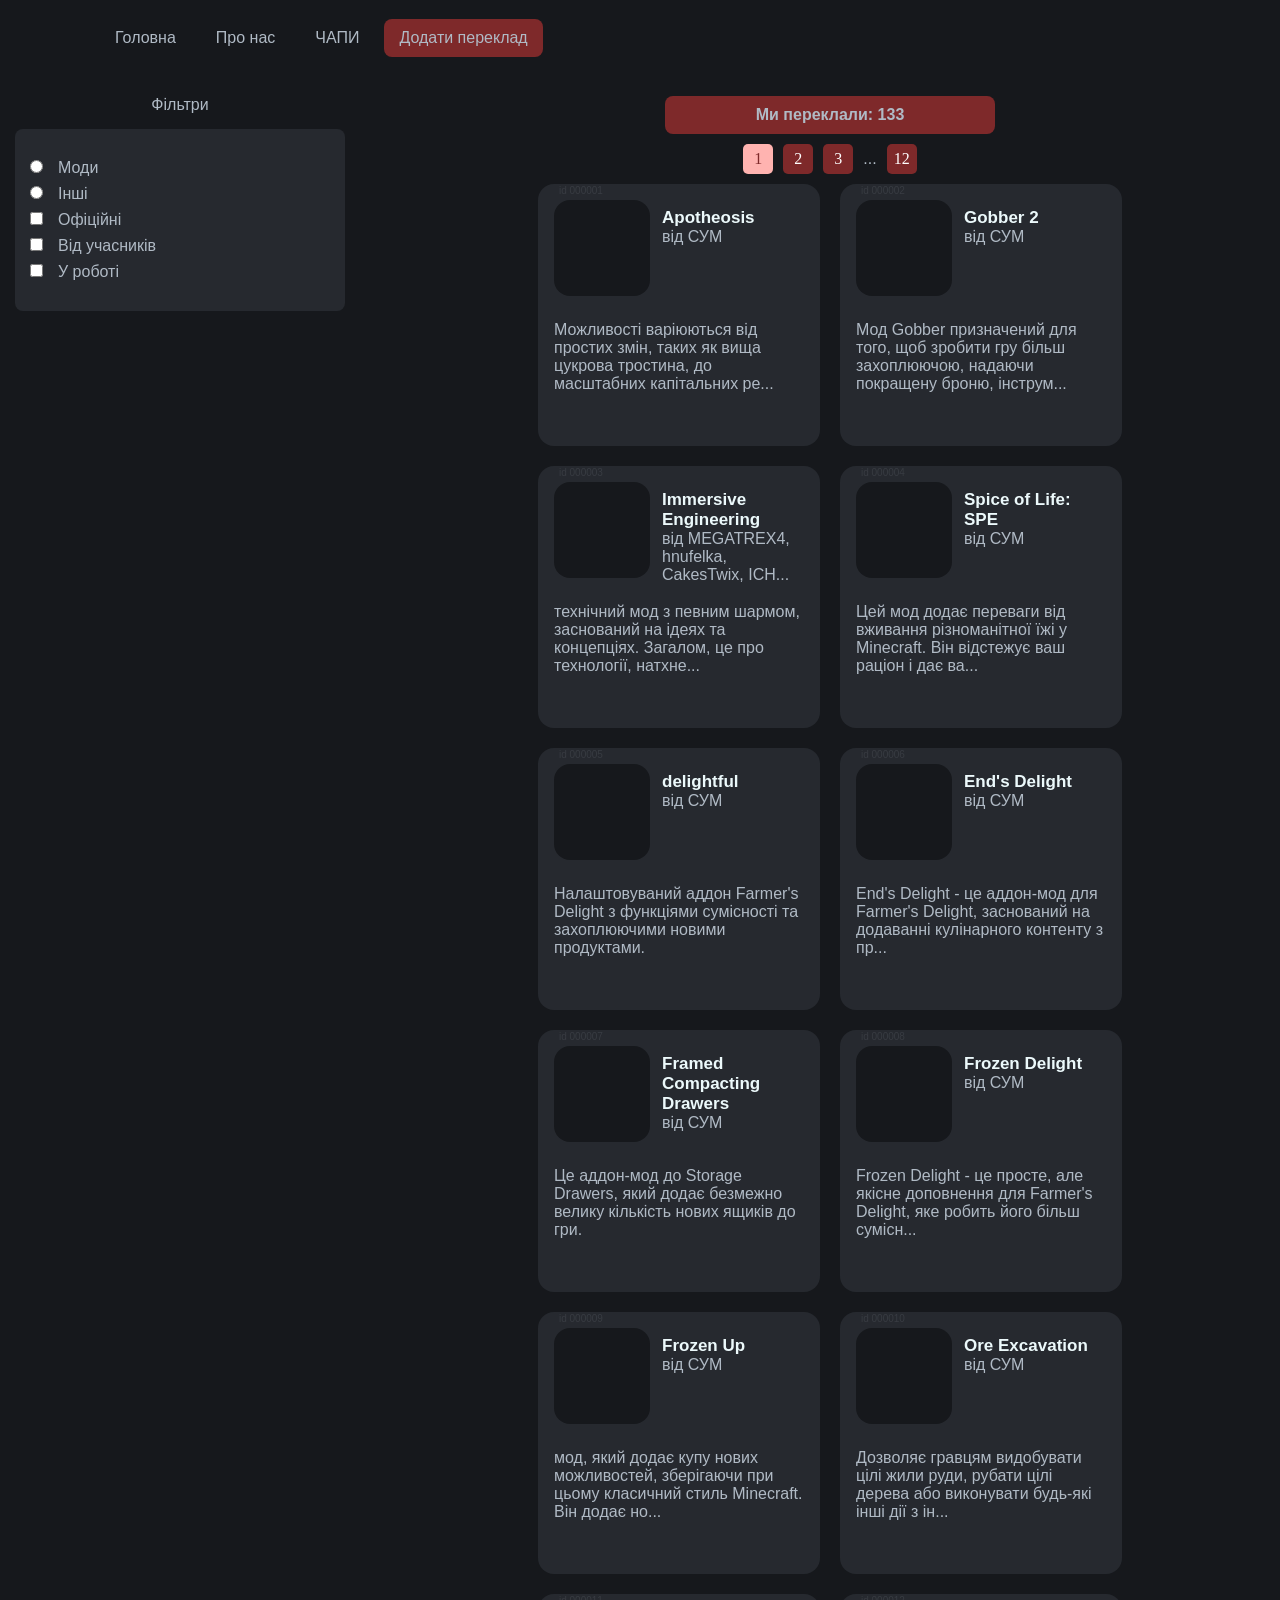
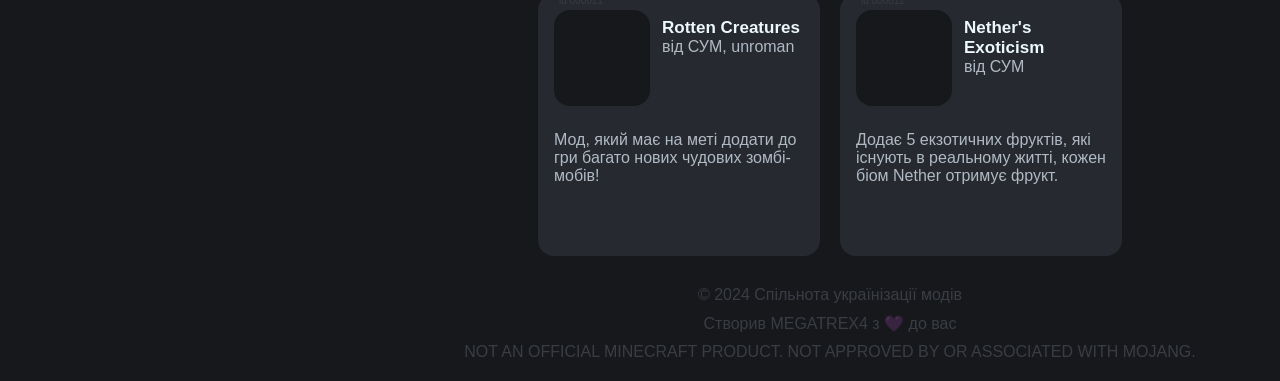
==== index.html @ a30e1d42 "beta testing" ====
<!DOCTYPE html>
<html lang="en">
<head>
  <meta charset="UTF-8">
  <link rel="stylesheet" href="cards.css">
  <link rel="stylesheet" href="header.css">
  <link rel="stylesheet" href="footer.css">
  <meta name="viewport" content="width=device-width, initial-scale=1.0">
  <script src="https://code.jquery.com/jquery-3.6.4.min.js"></script>
  <meta name="viewport" content="width=device-width, initial-scale=1">
  <title>Mod Cards</title>
</head>
<body>

  


  <div class="header">
    <div class="logo"></div>
    <div class="headerbtn">
      <div class="main hbtn">Головна</div>
      <div class="about hbtn">Про нас</div>
      <div class="faq hbtn">ЧАПИ</div>
      <div class="addtranslation hbtn">Додати переклад</div>
    </div>
  </div>
  <div class="container">
    <div class="TopContainer">
      <div class="FiltersContainer">
          Фільтри
        <div class="filtred">
        </div>
      </div>
      <div class="CPContainer">
        <div class="TotalContainer"><div class="TotalTranslation"><span id="TotalTranslation">Ми переклали: 0</span></div></div>
        <div id="Pages" class="PagesContainer"></div>
        <div id="createCard" class="CardsContainer"></div>
        <div id="Pages" class="PagesContainer"></div>
        <div class="footer">
          <div class="footertext">
            <div class="infotext">© 2024 Спільнота українізації модів</div>
            <div class="infotext">Створив MEGATREX4 з 💜 до вас</div>
            <div class="infotext">NOT AN OFFICIAL MINECRAFT PRODUCT. NOT APPROVED BY OR ASSOCIATED WITH MOJANG.</div>
          </div>
    </div>
    </div>
    </div>
  </div>
  <script src="showcards.js"></script>
  <script src="TotalTranslation.js"></script>
</body>
</html>
---- cards.css ----
/* Media query for small screens (phones) */
@media only screen and (max-width: 767px) {
  .container {
    flex-direction: column;
    align-items: center;
  }

  .TopContainer {
    flex-wrap: wrap; /* Prevent wrapping on small screens */
    justify-content: flex-start; /* Align items to the start */
  }

  .FiltersContainer {
    order: 1; /* Move FiltersContainer to the top */
    width: 100%; /* Take full width on small screens */
    margin-bottom: 10px; /* Add some space between FiltersContainer and CPContainer */
  }

  .CPContainer {
    order: 2; /* Move CPContainer below FiltersContainer */
  }
}

/* Media query for screens between 768px and 1023px */
@media only screen and (min-width: 768px) and (max-width: 1023px) {
  .TopContainer {
    justify-content: center; /* Center content on medium screens */
  }
}

/* Media query for screens 1024px and larger */
@media only screen and (min-width: 1024px) {
  .TopContainer {
    justify-content: space-between; /* Align items to the space between on larger screens */
  }

  .FiltersContainer {
    width: auto; /* Allow FiltersContainer to take its natural width */
  }

  .CPContainer {
    margin-left: 20px; /* Add some space between FiltersContainer and CPContainer */
  }
}

@media only screen and (max-width: 617px) {
  .card{
    width: 350px!important;
    height: 230px!important;
  }
}

@media only screen and (max-width: 767px) {
  .filtred{
    max-width: 725px!important;
    width: 100%!important;
  }
  .TopContainer{
    max-width: 90%;
  }
}


* {
  margin: 0;
}

html {
  background-color: #16181c;
}

.card {
  padding: 1rem;
  margin: 10px;
  width: 250px;
  height: 230px;
  border-radius: 1rem;
  background-color: #26292f;
  position: relative;
}



h2 {
  color: #ecf9fb;
  font-size: 17px;
  font-family: Inter, -apple-system, BlinkMacSystemFont, Segoe UI, Oxygen, Ubuntu, Roboto, Cantarell, Fira Sans, Droid Sans, Helvetica Neue, sans-serif;
}

.cardimage {
  background-color: #16181c;
  width: 96;
  height: 96;
  max-width: 96;
  max-height: 96;
  border-radius: 1rem;
  background-size: cover;
  background-repeat: no-repeat;
}

.TopCardContainer {
  display: flex;
  align-items: flex-start;
}

.textContainer {
  display: flex;
  flex-direction: column;
  margin: 8px 0px 0px 12px;
  color: #b0bac5;
  height: 108px;
}

.filtred {
  margin: 15px;
  padding: 30px 5px;
  background-color: #26292f;
  border-radius: 0.5rem;
  width: 320px;
  min-width: 320px;
  display: flex;
  flex-direction: column;
  color: #b0bac5;
  gap: 0.5rem;
}

p {
  margin: 0px;
  display: block;
  font-family: Inter, -apple-system, BlinkMacSystemFont, Segoe UI, Oxygen, Ubuntu, Roboto, Cantarell, Fira Sans, Droid Sans, Helvetica Neue, sans-serif;
  font-size: 16px;

}

.TopContainer {
  display: flex;
  justify-content: center;
}

.container {
  display: flex;
  flex-direction: column;
  align-content: center;
  align-items: center;
}

.CardsContainer {
  max-width: 1400px;
  min-height: 850px;
  display: flex;
  align-items: center;
  justify-content: center;
  align-content: flex-start;
  flex-wrap: wrap;
  width: 100%;
}

.description-container {
  display: flex;
  flex-direction: column;
  position: relative;
  flex-grow: 1; /* Allow the description to take the remaining space */
}

.short-description {
  overflow: hidden;
  position: relative;
  color: #b0bac5;
  font-family: Inter, -apple-system, BlinkMacSystemFont, Segoe UI, Oxygen, Ubuntu, Roboto, Cantarell, Fira Sans, Droid Sans, Helvetica Neue, sans-serif;
  font-size: 16px;
  margin-top: 5px;
  height: 84px;
}

.full-description {
  display: none;
  position: absolute;
  top: 0;
  left: 0;
  background-color: white;
  padding: 10px;
  border: 1px solid #ccc;
  z-index: 100;
}





.cardimage {
  background-color: #16181c;
  width: 96px;
  height: 96px;
  min-width: 96px;
  min-height: 96px;
  border-radius: 1rem;
  background-size: cover;
  background-repeat: no-repeat;
}

.cardimage, .textContainer h2{
  cursor: pointer;

}

.PagesContainer {
  gap: 10px;
  display: flex;
  align-items: center;
  justify-content: center;
  align-content: center;
}

.page-number {
  background-color: #7e292a;
  color: white;
  width: 30px;
  height: 30px;
  display: flex;
  justify-content: center;
  align-items: center;
  align-content: center;
  border-radius: 5px;
}

.ActivePage{
  background-color: #ffb3b0;
  color: #7e292a;
}

.filter input{
  margin: 0 15px 0 10px;
}

.FiltersContainer {
  display: flex;
  flex-direction: column;
  align-content: center;
  justify-content: flex-start;
  align-items: center;
  color: #b0bac5;
  font-family: Inter, -apple-system, BlinkMacSystemFont, Segoe UI, Oxygen, Ubuntu, Roboto, Cantarell, Fira Sans, Droid Sans, Helvetica Neue, sans-serif;
}

.TotalTranslation {
  display: flex;
  justify-content: center;
  align-items: center;
  color: #b0bac5;
  font-family: Inter, -apple-system, BlinkMacSystemFont, Segoe UI, Oxygen, Ubuntu, Roboto, Cantarell, Fira Sans, Droid Sans, Helvetica Neue, sans-serif;
  font-weight: 600;
  background-color: #7e292a;
  min-width: 310px;
  width: calc(100%-50px);
  padding: 10px;
  border-radius: 0.5rem;
  text-align: center;
}

.TotalContainer {
  width: 100%;
  display: flex;
  align-content: center;
  justify-content: center;
  align-items: center;
  margin-bottom: 10px;
}

.ellipsis{
  color: #b0bac5;
  font-family: Inter, -apple-system, BlinkMacSystemFont, Segoe UI, Oxygen, Ubuntu, Roboto, Cantarell, Fira Sans, Droid Sans, Helvetica Neue, sans-serif;

}


.author{
  text-decoration: none;
}

.page-number{
  cursor: pointer;
}

.statusicon{
  height: 20px;
  width: 20px;
  background-repeat: no-repeat;
  background-size: cover;
  padding: 5px;
}

.IconContainer {
  margin-top: auto; /* Push the IconContainer to the bottom */
  display: flex;
  justify-content: flex-end;
  align-items: center;
}


.completedIcon {
  background-image: url('/icon/completed.svg');
}

.semiverifiedIcon {
  background-image: url('/icon/semiverified.svg');
}

.verifiedIcon {
  background-image: url('/icon/verify.svg');
}

.itemid{
  position: absolute;
  top: 1px;
  color: #b0bac521;
  font-family: Inter, -apple-system, BlinkMacSystemFont, Segoe UI, Oxygen, Ubuntu, Roboto, Cantarell, Fira Sans, Droid Sans, Helvetica Neue, sans-serif;
  font-size: 10px;
  margin-left: 5px;

}
---- header.css ----
.header {
    margin: 0;
    width: 100%;
    min-height: 42px;
    margin-bottom: 20px;
    border-radius: 0% 0% 0.5rem 0.5rem / 0% 0% 25% 25%;
    display: flex;
    flex-direction: row;
    align-content: center;
    padding: 0.5rem 0;
    gap: 20px;
    align-items: center;
}

.logo {
    min-width: 60px;
    min-height: 60px;
    max-width: 60px;
    max-height: 60px;
    background-image: url(https://i.imgur.com/v6q6loF.png);
    background-size: cover;
    margin-left: 20px;
    display: flex;
}

.headerbtn {
    display: flex;
    flex-direction: row;
    align-items: center;
    gap: 10px;
    font-family: Inter, -apple-system, BlinkMacSystemFont, Segoe UI, Oxygen, Ubuntu, Roboto, Cantarell, Fira Sans, Droid Sans, Helvetica Neue, sans-serif;
    font-size: 16px;
    font-weight: 500;
    color: #b0bac5;
    align-content: center;
    justify-content: center;
    flex-wrap: wrap;
}

.hbtn {
    padding: 10px 15px;
    border-radius: 0.5rem;
    cursor: pointer;
}

.addtranslation {
    background-color: #7e292a;
}
---- footer.css ----
.footer {
    margin: 0;
    margin: 20px;
    border-radius: 0% 0% 0.5rem 0.5rem / 0% 0% 25% 25%;
    display: flex;
    flex-direction: row;
    align-content: center;
    justify-content: center;
    align-items: center;
    padding: 0 0.5rem;
    gap: 20px;
}

.footertext {
    display: flex;
    width: 100wv;
    align-items: center;
    align-content: center;
    justify-content: center;
    text-align: center;
    gap: 0.2rem;
    color: #b0bac53b;
    font-family: Inter, -apple-system, BlinkMacSystemFont, Segoe UI, Oxygen, Ubuntu, Roboto, Cantarell, Fira Sans, Droid Sans, Helvetica Neue, sans-serif;
    flex-direction: column;
    flex-wrap: wrap;
    gap: 10px;
}
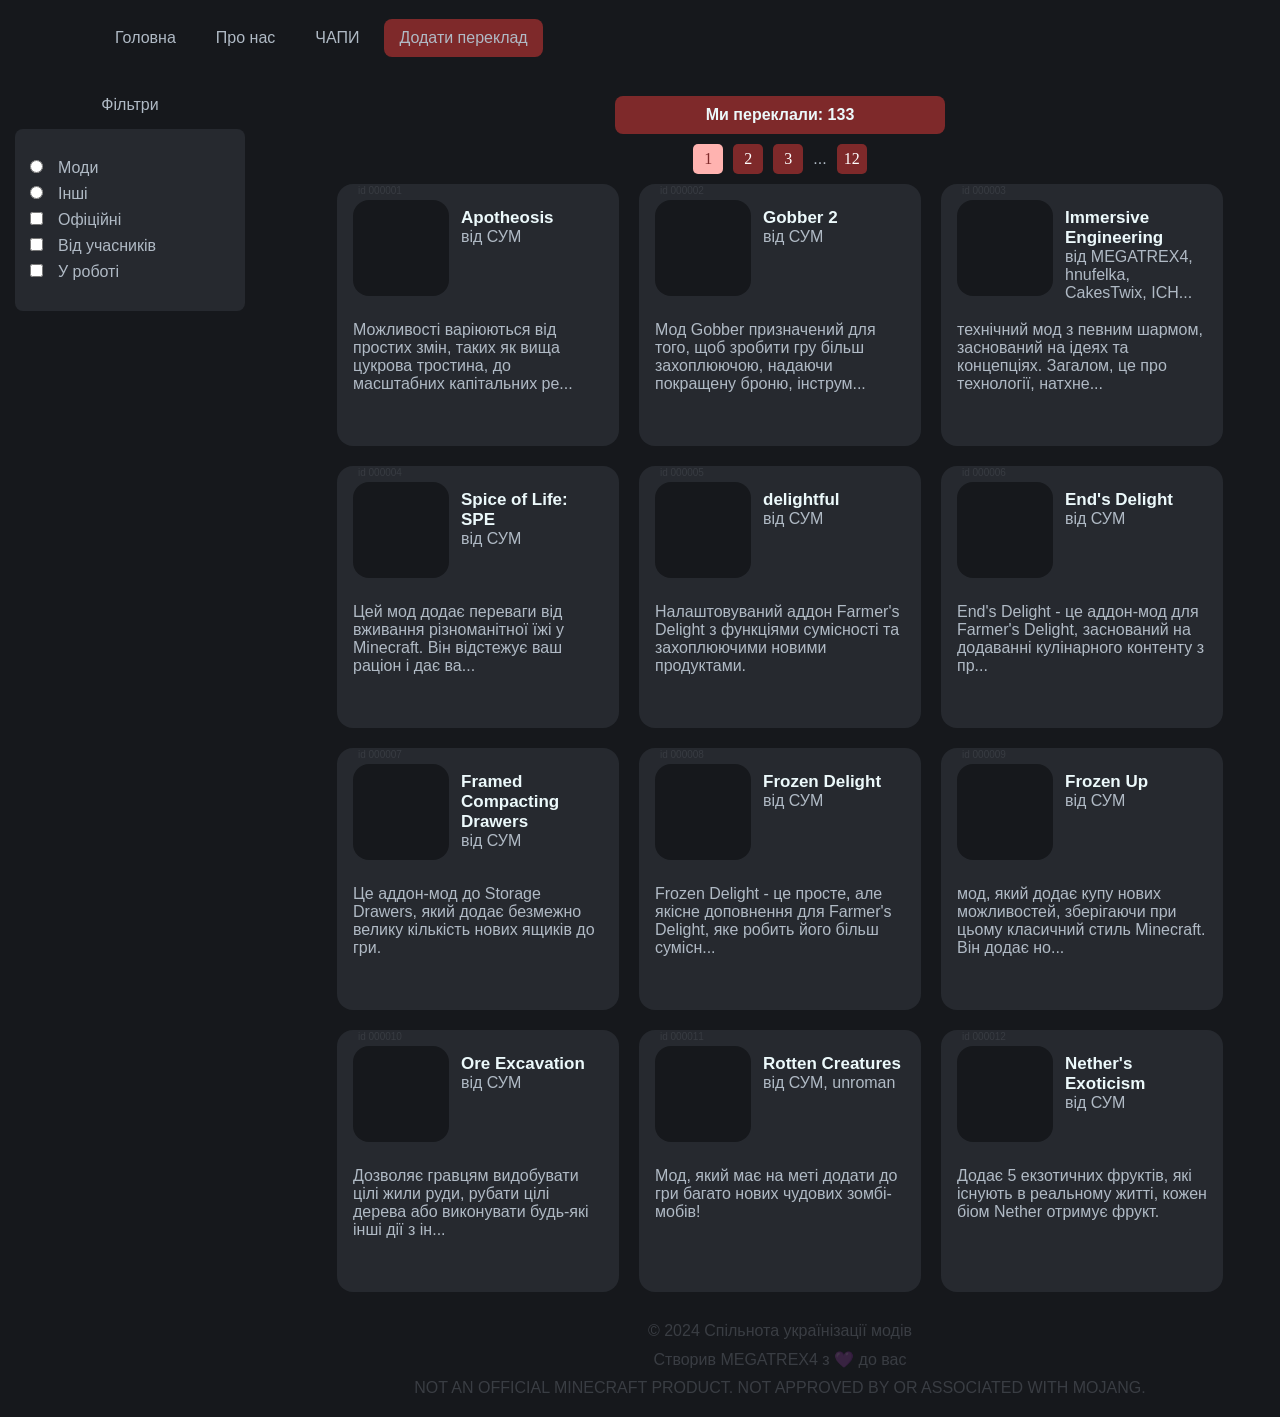
==== commit e143e56e: "update" ====
--- a/index.html
+++ b/index.html
@@ -46,7 +46,7 @@
     </div>
     </div>
   </div>
-  <script src="showcards.js"></script>
-  <script src="TotalTranslation.js"></script>
+  <script rel="preconnect" src="showcards.js"></script>
+  <script rel="preconnect" src="TotalTranslation.js"></script>
 </body>
 </html>
--- a/cards.css
+++ b/cards.css
@@ -117,8 +117,8 @@
   padding: 30px 5px;
   background-color: #26292f;
   border-radius: 0.5rem;
-  width: 320px;
-  min-width: 320px;
+  width: 220px;
+  min-width: 220px;
   display: flex;
   flex-direction: column;
   color: #b0bac5;
@@ -146,7 +146,7 @@
 }
 
 .CardsContainer {
-  max-width: 1400px;
+  max-width: 1520px;
   min-height: 850px;
   display: flex;
   align-items: center;
@@ -247,8 +247,8 @@
   display: flex;
   justify-content: center;
   align-items: center;
-  color: #b0bac5;
-  font-family: Inter, -apple-system, BlinkMacSystemFont, Segoe UI, Oxygen, Ubuntu, Roboto, Cantarell, Fira Sans, Droid Sans, Helvetica Neue, sans-serif;
+  font-family: Inter, -apple-system, BlinkMacSystemFont, Segoe UI, Oxygen, Ubuntu, Roboto, Cantarell, Fira Sans, Droid Sans, Helvetica Neue, sans-serif;
+  color: #ecf9fb;
   font-weight: 600;
   background-color: #7e292a;
   min-width: 310px;
@@ -291,7 +291,7 @@
 }
 
 .IconContainer {
-  margin-top: auto; /* Push the IconContainer to the bottom */
+  margin-top: auto; 
   display: flex;
   justify-content: flex-end;
   align-items: center;
@@ -317,5 +317,5 @@
   font-family: Inter, -apple-system, BlinkMacSystemFont, Segoe UI, Oxygen, Ubuntu, Roboto, Cantarell, Fira Sans, Droid Sans, Helvetica Neue, sans-serif;
   font-size: 10px;
   margin-left: 5px;
-
-}+}
+
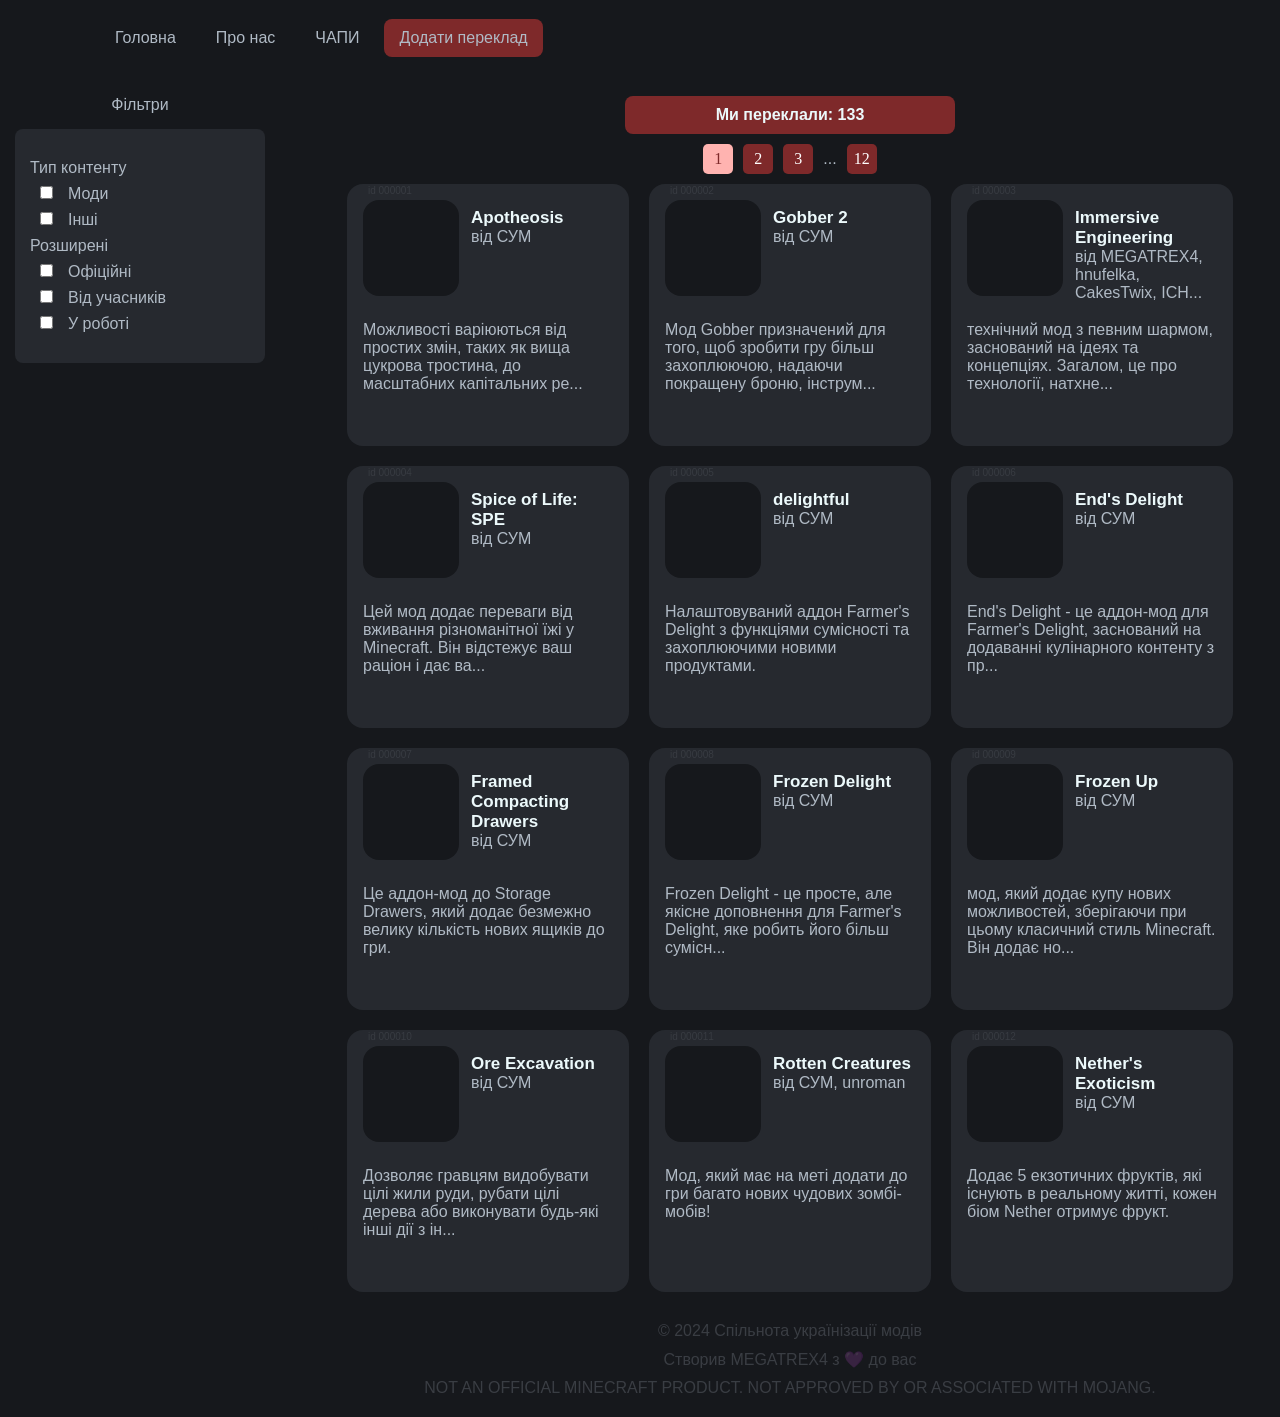
==== commit a3757087: "Завантаження фільтрів <3" ====
--- a/index.html
+++ b/index.html
@@ -47,6 +47,5 @@
     </div>
   </div>
   <script rel="preconnect" src="showcards.js"></script>
-  <script rel="preconnect" src="TotalTranslation.js"></script>
 </body>
 </html>
--- a/cards.css
+++ b/cards.css
@@ -114,7 +114,7 @@
 
 .filtred {
   margin: 15px;
-  padding: 30px 5px;
+  padding: 30px 15px;
   background-color: #26292f;
   border-radius: 0.5rem;
   width: 220px;
@@ -123,6 +123,12 @@
   flex-direction: column;
   color: #b0bac5;
   gap: 0.5rem;
+}
+
+.filter-header{
+  font-family: Inter, -apple-system, BlinkMacSystemFont, Segoe UI, Oxygen, Ubuntu, Roboto, Cantarell, Fira Sans, Droid Sans, Helvetica Neue, sans-serif;
+  font-size: 16px;
+  font-weight: 500;
 }
 
 p {
@@ -319,3 +325,8 @@
   margin-left: 5px;
 }
 
+.filters-form{
+  gap: 0.5rem;
+  display: flex;
+  flex-direction: column;
+}
